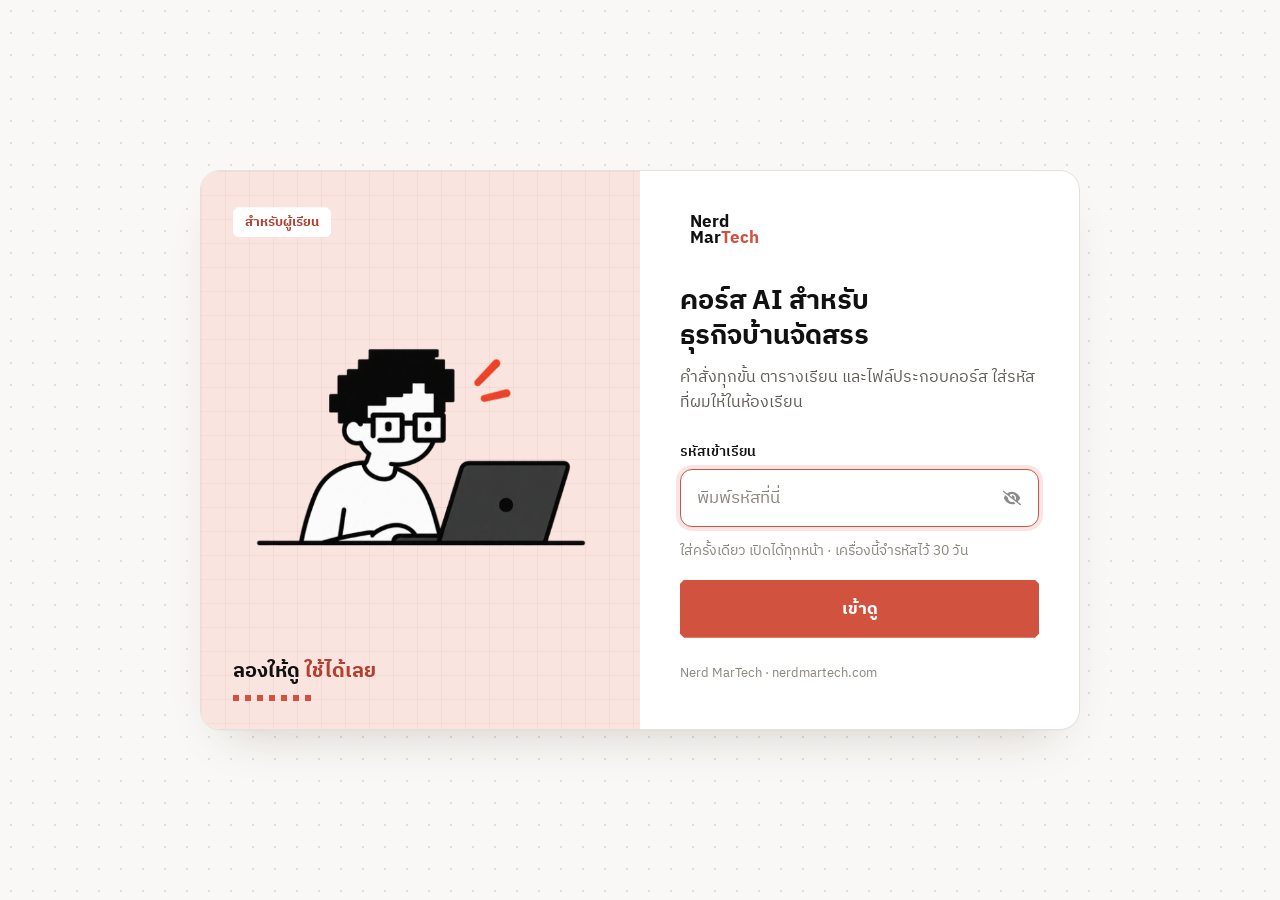
==== training-real-estate/index.html @ fa6c8bfa "Course deck: md file, md vs txt vs pdf, folders, CLAUDE.md vs index.md 4 slides after Class Kit (31-" ====
<!doctype html>
<html lang="th" class="staticrypt-html">
    <head>
<meta name="robots" content="noindex,nofollow">
        <meta charset="utf-8">
        <meta name="viewport" content="width=device-width, initial-scale=1">
        <meta name="robots" content="noindex,nofollow">
        <title>คอร์ส AI บ้านจัดสรร · Nerd MarTech</title>
        <link rel="icon" href="/assets/brand/favicon-32.png">
        <link rel="preconnect" href="https://fonts.googleapis.com">
        <link rel="preconnect" href="https://fonts.gstatic.com" crossorigin>
        <link href="https://fonts.googleapis.com/css2?family=IBM+Plex+Sans+Thai:wght@400;500;600;700&family=Space+Grotesk:wght@500;700&display=swap" rel="stylesheet">
        <style>
:root{--bg:#f9f8f6;--card:#fff;--line:#e5e1da;--text:#111;--muted:#5f5b54;--faint:#8a857c;
--accent:#d25240;--accent-ink:#b3402e;--accent-soft:#f9e4df;
--font:'IBM Plex Sans Thai','Sarabun',system-ui,sans-serif;--lab:'Space Grotesk','IBM Plex Sans Thai',sans-serif;
--pxc:polygon(4px 0,calc(100% - 4px) 0,100% 4px,100% calc(100% - 4px),calc(100% - 4px) 100%,4px 100%,0 calc(100% - 4px),0 4px)}
*{box-sizing:border-box}
html,body{margin:0;min-height:100%}
body{font-family:var(--font);color:var(--text);background:var(--bg);
 background-image:radial-gradient(#e2ddd4 1px,transparent 1px);background-size:22px 22px;
 display:flex;align-items:center;justify-content:center;min-height:100vh;padding:24px 16px}
.hidden{display:none!important}
.spin{width:28px;height:28px;background:var(--accent);animation:sp 1s steps(4) infinite}
@keyframes sp{to{transform:rotate(360deg)}}
.shell{width:100%;max-width:880px;min-width:0;display:grid;grid-template-columns:minmax(0,1fr) minmax(0,1fr);background:var(--card);border:1px solid var(--line);border-radius:20px;overflow:hidden;box-shadow:0 1px 0 rgba(0,0,0,.02),0 24px 48px -28px rgba(60,40,20,.25)}
.art{position:relative;background:var(--accent-soft);padding:36px 32px 28px;display:flex;flex-direction:column;justify-content:space-between;gap:20px}
.art::before{content:"";position:absolute;inset:0;background-image:linear-gradient(rgba(210,82,64,.07) 1px,transparent 1px),linear-gradient(90deg,rgba(210,82,64,.07) 1px,transparent 1px);background-size:24px 24px;pointer-events:none}
.art>*{position:relative}
.tag{align-self:flex-start;font-family:var(--lab);font-weight:700;font-size:13px;color:var(--accent-ink);background:#fff;padding:4px 12px;clip-path:var(--pxc)}
.art img{width:100%;max-width:340px;height:auto;margin:0 auto;display:block}
.slogan{font-weight:700;font-size:20px;line-height:1.35;margin:0}
.slogan span{color:var(--accent-ink)}
.pxdiv{height:6px;width:84px;background-image:repeating-linear-gradient(90deg,var(--accent) 0 6px,transparent 6px 12px);margin-top:10px}
.panel{padding:40px 40px 32px;display:flex;flex-direction:column;justify-content:center}
.logo{align-self:flex-start;margin-bottom:26px}
h1{font-size:27px;line-height:1.3;font-weight:700;margin:0 0 10px}
h1 span{white-space:nowrap}
.sub{color:var(--muted);font-size:16px;line-height:1.6;margin:0 0 24px}
label.lab{display:block;font-size:14px;font-weight:600;margin:0 0 6px}
.field{position:relative}
.field input{width:100%;font-family:var(--font);font-size:17px;color:var(--text);background:var(--bg);border:1.5px solid var(--line);border-radius:12px;padding:14px 52px 14px 16px;outline:0;transition:border-color .15s,box-shadow .15s}
.field input::placeholder{color:var(--faint)}
.field input:focus{border-color:var(--accent);box-shadow:0 0 0 4px rgba(210,82,64,.14);background:#fff}
.staticrypt-toggle-password-visibility{position:absolute;right:10px;top:50%;transform:translateY(-50%);width:34px;height:34px;padding:8px;cursor:pointer;opacity:.45;border-radius:8px}
.staticrypt-toggle-password-visibility:hover{opacity:.8;background:#efece6}
.remember{display:flex;align-items:center;gap:10px;margin:16px 0 22px;font-size:15px;color:var(--muted);cursor:pointer;user-select:none}
.remember input{appearance:none;-webkit-appearance:none;width:20px;height:20px;margin:0;border:1.5px solid #c9c3b8;border-radius:5px;background:#fff;display:grid;place-content:center;cursor:pointer;flex:none}
.remember input::after{content:"";width:10px;height:6px;border:2.5px solid #fff;border-top:0;border-right:0;transform:rotate(-45deg) translate(1px,-1px);opacity:0}
.remember input:checked{background:var(--accent);border-color:var(--accent)}
.remember input:checked::after{opacity:1}
.keep{font-size:14px;color:var(--faint);margin:12px 0 18px}
.btn{width:100%;font-family:var(--font);font-size:17px;font-weight:700;color:#fff;background:var(--accent);border:0;padding:15px;cursor:pointer;clip-path:var(--pxc);transition:background .15s}
.btn:hover{background:var(--accent-ink)}
.foot{margin-top:24px;font-size:13px;color:var(--faint)}
@media (max-width:760px){
 body{align-items:flex-start;padding:16px}
 .shell{grid-template-columns:minmax(0,1fr);border-radius:16px}
 .art{padding:22px 20px 18px;gap:12px}
 .art img{max-width:230px}
 .slogan{font-size:17px}
 .panel{padding:26px 20px 24px}
 .logo{margin-bottom:18px}
 h1{font-size:23px}
}
.nm-lock{display:inline-flex;align-items:center;gap:10px;font-weight:700;font-size:16px;line-height:.95;color:#111;text-decoration:none}.nm-lock img{height:36px;width:auto;display:block}.nm-lock b{color:#d25240;font-weight:700}
        </style>
    </head>
    <body class="staticrypt-body">
        <div id="staticrypt_loading"><div class="spin"></div></div>
        <div id="staticrypt_content" class="hidden" style="width:100%;min-width:0;display:flex;justify-content:center">
          <div class="shell">
            <div class="art">
              <span class="tag">สำหรับผู้เรียน</span>
              <img src="/training-real-estate/assets/nerdman-work.png" alt="nerdman">
              <div><p class="slogan">ลองให้ดู <span>ใช้ได้เลย</span></p><div class="pxdiv"></div></div>
            </div>
            <div class="panel">
              <div class="logo"><span class="nm-lock" style="font-size:17px"><img src="/assets/brand/logo-on-light.svg" alt="" style="height:38px"><span>Nerd<br>Mar<b>Tech</b></span></span></div>
              <h1>คอร์ส AI สำหรับ<br><span>ธุรกิจบ้านจัดสรร</span></h1>
              <p class="sub">คำสั่งทุกขั้น ตารางเรียน และไฟล์ประกอบคอร์ส ใส่รหัสที่ผมให้ในห้องเรียน</p>
              <form id="staticrypt-form" action="#" method="post">
                <label class="lab" for="staticrypt-password">รหัสเข้าเรียน</label>
                <div class="field">
                  <input id="staticrypt-password" type="password" name="password" placeholder="พิมพ์รหัสที่นี่" autocomplete="current-password" autofocus>
                  <img class="staticrypt-toggle-password-visibility" alt="Show password" title="Show password" src="[data-uri]">
                </div>
                <label id="staticrypt-remember-label" class="remember hidden" style="display:none!important">
                  <input id="staticrypt-remember" type="checkbox" name="remember">
                  จำรหัสไว้ในเครื่องนี้ 30 วัน
                </label>
                <p class="keep">ใส่ครั้งเดียว เปิดได้ทุกหน้า · เครื่องนี้จำรหัสไว้ 30 วัน</p>
                <input type="submit" class="btn" value="เข้าดู">
              </form>
              <p class="foot">Nerd MarTech · nerdmartech.com</p>
            </div>
          </div>
        </div>

        <script>
            // these variables will be filled when generating the file - the template format is 'variable_name'
            const staticryptInitiator = ((function(){
  const exports = {};
  const cryptoEngine = ((function(){
  const exports = {};
  const { subtle } = crypto;

const IV_BITS = 16 * 8;
const HEX_BITS = 4;
const ENCRYPTION_ALGO = "AES-CBC";

/**
 * Translates between utf8 encoded hexadecimal strings
 * and Uint8Array bytes.
 */
const HexEncoder = {
    /**
     * hex string -> bytes
     * @param {string} hexString
     * @returns {Uint8Array}
     */
    parse: function (hexString) {
        if (hexString.length % 2 !== 0) throw "Invalid hexString";
        const arrayBuffer = new Uint8Array(hexString.length / 2);

        for (let i = 0; i < hexString.length; i += 2) {
            const byteValue = parseInt(hexString.substring(i, i + 2), 16);
            if (isNaN(byteValue)) {
                throw "Invalid hexString";
            }
            arrayBuffer[i / 2] = byteValue;
        }
        return arrayBuffer;
    },

    /**
     * bytes -> hex string
     * @param {Uint8Array} bytes
     * @returns {string}
     */
    stringify: function (bytes) {
        const hexBytes = [];

        for (let i = 0; i < bytes.length; ++i) {
            let byteString = bytes[i].toString(16);
            if (byteString.length < 2) {
                byteString = "0" + byteString;
            }
            hexBytes.push(byteString);
        }
        return hexBytes.join("");
    },
};

/**
 * Translates between utf8 strings and Uint8Array bytes.
 */
const UTF8Encoder = {
    parse: function (str) {
        return new TextEncoder().encode(str);
    },

    stringify: function (bytes) {
        return new TextDecoder().decode(bytes);
    },
};

/**
 * Salt and encrypt a msg with a password.
 */
async function encrypt(msg, hashedPassword) {
    // Must be 16 bytes, unpredictable, and preferably cryptographically random. However, it need not be secret.
    // https://developer.mozilla.org/en-US/docs/Web/API/SubtleCrypto/encrypt#parameters
    const iv = crypto.getRandomValues(new Uint8Array(IV_BITS / 8));

    const key = await subtle.importKey("raw", HexEncoder.parse(hashedPassword), ENCRYPTION_ALGO, false, ["encrypt"]);

    const encrypted = await subtle.encrypt(
        {
            name: ENCRYPTION_ALGO,
            iv: iv,
        },
        key,
        UTF8Encoder.parse(msg)
    );

    // iv will be 32 hex characters, we prepend it to the ciphertext for use in decryption
    return HexEncoder.stringify(iv) + HexEncoder.stringify(new Uint8Array(encrypted));
}
exports.encrypt = encrypt;

/**
 * Decrypt a salted msg using a password.
 *
 * @param {string} encryptedMsg
 * @param {string} hashedPassword
 * @returns {Promise<string>}
 */
async function decrypt(encryptedMsg, hashedPassword) {
    const ivLength = IV_BITS / HEX_BITS;
    const iv = HexEncoder.parse(encryptedMsg.substring(0, ivLength));
    const encrypted = encryptedMsg.substring(ivLength);

    const key = await subtle.importKey("raw", HexEncoder.parse(hashedPassword), ENCRYPTION_ALGO, false, ["decrypt"]);

    const outBuffer = await subtle.decrypt(
        {
            name: ENCRYPTION_ALGO,
            iv: iv,
        },
        key,
        HexEncoder.parse(encrypted)
    );

    return UTF8Encoder.stringify(new Uint8Array(outBuffer));
}
exports.decrypt = decrypt;

/**
 * Salt and hash the password so it can be stored in localStorage without opening a password reuse vulnerability.
 *
 * @param {string} password
 * @param {string} salt
 * @returns {Promise<string>}
 */
async function hashPassword(password, salt) {
    // we hash the password in multiple steps, each adding more iterations. This is because we used to allow less
    // iterations, so for backward compatibility reasons, we need to support going from that to more iterations.
    let hashedPassword = await hashLegacyRound(password, salt);

    hashedPassword = await hashSecondRound(hashedPassword, salt);

    return hashThirdRound(hashedPassword, salt);
}
exports.hashPassword = hashPassword;

/**
 * This hashes the password with 1k iterations. This is a low number, we need this function to support backwards
 * compatibility.
 *
 * @param {string} password
 * @param {string} salt
 * @returns {Promise<string>}
 */
function hashLegacyRound(password, salt) {
    return pbkdf2(password, salt, 1000, "SHA-1");
}
exports.hashLegacyRound = hashLegacyRound;

/**
 * Add a second round of iterations. This is because we used to use 1k, so for backwards compatibility with
 * remember-me/autodecrypt links, we need to support going from that to more iterations.
 *
 * @param hashedPassword
 * @param salt
 * @returns {Promise<string>}
 */
function hashSecondRound(hashedPassword, salt) {
    return pbkdf2(hashedPassword, salt, 14000, "SHA-256");
}
exports.hashSecondRound = hashSecondRound;

/**
 * Add a third round of iterations to bring total number to 600k. This is because we used to use 1k, then 15k, so for
 * backwards compatibility with remember-me/autodecrypt links, we need to support going from that to more iterations.
 *
 * @param hashedPassword
 * @param salt
 * @returns {Promise<string>}
 */
function hashThirdRound(hashedPassword, salt) {
    return pbkdf2(hashedPassword, salt, 585000, "SHA-256");
}
exports.hashThirdRound = hashThirdRound;

/**
 * Salt and hash the password so it can be stored in localStorage without opening a password reuse vulnerability.
 *
 * @param {string} password
 * @param {string} salt
 * @param {int} iterations
 * @param {string} hashAlgorithm
 * @returns {Promise<string>}
 */
async function pbkdf2(password, salt, iterations, hashAlgorithm) {
    const key = await subtle.importKey("raw", UTF8Encoder.parse(password), "PBKDF2", false, ["deriveBits"]);

    const keyBytes = await subtle.deriveBits(
        {
            name: "PBKDF2",
            hash: hashAlgorithm,
            iterations,
            salt: UTF8Encoder.parse(salt),
        },
        key,
        256
    );

    return HexEncoder.stringify(new Uint8Array(keyBytes));
}

function generateRandomSalt() {
    const bytes = crypto.getRandomValues(new Uint8Array(128 / 8));

    return HexEncoder.stringify(new Uint8Array(bytes));
}
exports.generateRandomSalt = generateRandomSalt;

async function signMessage(hashedPassword, message) {
    const key = await subtle.importKey(
        "raw",
        HexEncoder.parse(hashedPassword),
        {
            name: "HMAC",
            hash: "SHA-256",
        },
        false,
        ["sign"]
    );
    const signature = await subtle.sign("HMAC", key, UTF8Encoder.parse(message));

    return HexEncoder.stringify(new Uint8Array(signature));
}
exports.signMessage = signMessage;

function getRandomAlphanum() {
    const possibleCharacters = "abcdefghijklmnopqrstuvwxyzABCDEFGHIJKLMNOPQRSTUVWXYZ0123456789";

    let byteArray;
    let parsedInt;

    // Keep generating new random bytes until we get a value that falls
    // within a range that can be evenly divided by possibleCharacters.length
    do {
        byteArray = crypto.getRandomValues(new Uint8Array(1));
        // extract the lowest byte to get an int from 0 to 255 (probably unnecessary, since we're only generating 1 byte)
        parsedInt = byteArray[0] & 0xff;
    } while (parsedInt >= 256 - (256 % possibleCharacters.length));

    // Take the modulo of the parsed integer to get a random number between 0 and totalLength - 1
    const randomIndex = parsedInt % possibleCharacters.length;

    return possibleCharacters[randomIndex];
}

/**
 * Generate a random string of a given length.
 *
 * @param {int} length
 * @returns {string}
 */
function generateRandomString(length) {
    let randomString = "";

    for (let i = 0; i < length; i++) {
        randomString += getRandomAlphanum();
    }

    return randomString;
}
exports.generateRandomString = generateRandomString;

  return exports;
})());
const codec = ((function(){
  const exports = {};
  /**
 * Initialize the codec with the provided cryptoEngine - this return functions to encode and decode messages.
 *
 * @param cryptoEngine - the engine to use for encryption / decryption
 */
function init(cryptoEngine) {
    const exports = {};

    /**
     * Top-level function for encoding a message.
     * Includes password hashing, encryption, and signing.
     *
     * @param {string} msg
     * @param {string} password
     * @param {string} salt
     *
     * @returns {string} The encoded text
     */
    async function encode(msg, password, salt) {
        const hashedPassword = await cryptoEngine.hashPassword(password, salt);

        const encrypted = await cryptoEngine.encrypt(msg, hashedPassword);

        // we use the hashed password in the HMAC because this is effectively what will be used a password (so we can store
        // it in localStorage safely, we don't use the clear text password)
        const hmac = await cryptoEngine.signMessage(hashedPassword, encrypted);

        return hmac + encrypted;
    }
    exports.encode = encode;

    /**
     * Encode using a password that has already been hashed. This is useful to encode multiple messages in a row, that way
     * we don't need to hash the password multiple times.
     *
     * @param {string} msg
     * @param {string} hashedPassword
     *
     * @returns {string} The encoded text
     */
    async function encodeWithHashedPassword(msg, hashedPassword) {
        const encrypted = await cryptoEngine.encrypt(msg, hashedPassword);

        // we use the hashed password in the HMAC because this is effectively what will be used a password (so we can store
        // it in localStorage safely, we don't use the clear text password)
        const hmac = await cryptoEngine.signMessage(hashedPassword, encrypted);

        return hmac + encrypted;
    }
    exports.encodeWithHashedPassword = encodeWithHashedPassword;

    /**
     * Top-level function for decoding a message.
     * Includes signature check and decryption.
     *
     * @param {string} signedMsg
     * @param {string} hashedPassword
     * @param {string} salt
     * @param {int} backwardCompatibleAttempt
     * @param {string} originalPassword
     *
     * @returns {Object} {success: true, decoded: string} | {success: false, message: string}
     */
    async function decode(signedMsg, hashedPassword, salt, backwardCompatibleAttempt = 0, originalPassword = "") {
        const encryptedHMAC = signedMsg.substring(0, 64);
        const encryptedMsg = signedMsg.substring(64);
        const decryptedHMAC = await cryptoEngine.signMessage(hashedPassword, encryptedMsg);

        if (decryptedHMAC !== encryptedHMAC) {
            // we have been raising the number of iterations in the hashing algorithm multiple times, so to support the old
            // remember-me/autodecrypt links we need to try bringing the old hashes up to speed.
            originalPassword = originalPassword || hashedPassword;
            if (backwardCompatibleAttempt === 0) {
                const updatedHashedPassword = await cryptoEngine.hashThirdRound(originalPassword, salt);

                return decode(signedMsg, updatedHashedPassword, salt, backwardCompatibleAttempt + 1, originalPassword);
            }
            if (backwardCompatibleAttempt === 1) {
                let updatedHashedPassword = await cryptoEngine.hashSecondRound(originalPassword, salt);
                updatedHashedPassword = await cryptoEngine.hashThirdRound(updatedHashedPassword, salt);

                return decode(signedMsg, updatedHashedPassword, salt, backwardCompatibleAttempt + 1, originalPassword);
            }

            return { success: false, message: "Signature mismatch" };
        }

        return {
            success: true,
            decoded: await cryptoEngine.decrypt(encryptedMsg, hashedPassword),
        };
    }
    exports.decode = decode;

    return exports;
}
exports.init = init;

  return exports;
})());
const decode = codec.init(cryptoEngine).decode;

/**
 * Initialize the staticrypt module, that exposes functions callbable by the password_template.
 *
 * @param {{
 *  staticryptEncryptedMsgUniqueVariableName: string,
 *  isRememberEnabled: boolean,
 *  rememberDurationInDays: number,
 *  staticryptSaltUniqueVariableName: string,
 * }} staticryptConfig - object of data that is stored on the password_template at encryption time.
 *
 * @param {{
 *  rememberExpirationKey: string,
 *  rememberPassphraseKey: string,
 *  replaceHtmlCallback: function,
 *  clearLocalStorageCallback: function,
 * }} templateConfig - object of data that can be configured by a custom password_template.
 */
function init(staticryptConfig, templateConfig) {
    const exports = {};

    /**
     * Decrypt our encrypted page, replace the whole HTML.
     *
     * @param {string} hashedPassword
     * @returns {Promise<boolean>}
     */
    async function decryptAndReplaceHtml(hashedPassword) {
        const { staticryptEncryptedMsgUniqueVariableName, staticryptSaltUniqueVariableName } = staticryptConfig;
        const { replaceHtmlCallback } = templateConfig;

        const result = await decode(
            staticryptEncryptedMsgUniqueVariableName,
            hashedPassword,
            staticryptSaltUniqueVariableName
        );
        if (!result.success) {
            return false;
        }
        const plainHTML = result.decoded;

        // if the user configured a callback call it, otherwise just replace the whole HTML
        if (typeof replaceHtmlCallback === "function") {
            replaceHtmlCallback(plainHTML);
        } else {
            document.write(plainHTML);
            document.close();
        }

        return true;
    }

    /**
     * Attempt to decrypt the page and replace the whole HTML.
     *
     * @param {string} password
     * @param {boolean} isRememberChecked
     *
     * @returns {Promise<{isSuccessful: boolean, hashedPassword?: string}>} - we return an object, so that if we want to
     *   expose more information in the future we can do it without breaking the password_template
     */
    async function handleDecryptionOfPage(password, isRememberChecked) {
        const { staticryptSaltUniqueVariableName } = staticryptConfig;

        // decrypt and replace the whole page
        const hashedPassword = await cryptoEngine.hashPassword(password, staticryptSaltUniqueVariableName);
        return handleDecryptionOfPageFromHash(hashedPassword, isRememberChecked);
    }
    exports.handleDecryptionOfPage = handleDecryptionOfPage;

    async function handleDecryptionOfPageFromHash(hashedPassword, isRememberChecked) {
        const { isRememberEnabled, rememberDurationInDays } = staticryptConfig;
        const { rememberExpirationKey, rememberPassphraseKey } = templateConfig;

        const isDecryptionSuccessful = await decryptAndReplaceHtml(hashedPassword);

        if (!isDecryptionSuccessful) {
            return {
                isSuccessful: false,
                hashedPassword,
            };
        }

        // remember the hashedPassword and set its expiration if necessary
        if (isRememberEnabled && isRememberChecked) {
            window.localStorage.setItem(rememberPassphraseKey, hashedPassword);

            // set the expiration if the duration isn't 0 (meaning no expiration)
            if (rememberDurationInDays > 0) {
                window.localStorage.setItem(
                    rememberExpirationKey,
                    (new Date().getTime() + rememberDurationInDays * 24 * 60 * 60 * 1000).toString()
                );
            }
        }

        return {
            isSuccessful: true,
            hashedPassword,
        };
    }
    exports.handleDecryptionOfPageFromHash = handleDecryptionOfPageFromHash;

    /**
     * Clear localstorage from staticrypt related values
     */
    function clearLocalStorage() {
        const { clearLocalStorageCallback, rememberExpirationKey, rememberPassphraseKey } = templateConfig;

        if (typeof clearLocalStorageCallback === "function") {
            clearLocalStorageCallback();
        } else {
            localStorage.removeItem(rememberPassphraseKey);
            localStorage.removeItem(rememberExpirationKey);
        }
    }

    async function handleDecryptOnLoad() {
        let isSuccessful = await decryptOnLoadFromUrl();

        if (!isSuccessful) {
            isSuccessful = await decryptOnLoadFromRememberMe();
        }

        return { isSuccessful };
    }
    exports.handleDecryptOnLoad = handleDecryptOnLoad;

    /**
     * Clear storage if we are logging out
     *
     * @returns {boolean} - whether we logged out
     */
    function logoutIfNeeded() {
        const logoutKey = "staticrypt_logout";

        // handle logout through query param
        const queryParams = new URLSearchParams(window.location.search);
        if (queryParams.has(logoutKey)) {
            clearLocalStorage();
            return true;
        }

        // handle logout through URL fragment
        const hash = window.location.hash.substring(1);
        if (hash.includes(logoutKey)) {
            clearLocalStorage();
            return true;
        }

        return false;
    }

    /**
     * To be called on load: check if we want to try to decrypt and replace the HTML with the decrypted content, and
     * try to do it if needed.
     *
     * @returns {Promise<boolean>} true if we derypted and replaced the whole page, false otherwise
     */
    async function decryptOnLoadFromRememberMe() {
        const { rememberDurationInDays } = staticryptConfig;
        const { rememberExpirationKey, rememberPassphraseKey } = templateConfig;

        // if we are login out, terminate
        if (logoutIfNeeded()) {
            return false;
        }

        // if there is expiration configured, check if we're not beyond the expiration
        if (rememberDurationInDays && rememberDurationInDays > 0) {
            const expiration = localStorage.getItem(rememberExpirationKey),
                isExpired = expiration && new Date().getTime() > parseInt(expiration);

            if (isExpired) {
                clearLocalStorage();
                return false;
            }
        }

        const hashedPassword = localStorage.getItem(rememberPassphraseKey);

        if (hashedPassword) {
            // try to decrypt
            const isDecryptionSuccessful = await decryptAndReplaceHtml(hashedPassword);

            // if the decryption is unsuccessful the password might be wrong - silently clear the saved data and let
            // the user fill the password form again
            if (!isDecryptionSuccessful) {
                clearLocalStorage();
                return false;
            }

            return true;
        }

        return false;
    }

    async function decryptOnLoadFromUrl() {
        const passwordKey = "staticrypt_pwd";
        const rememberMeKey = "remember_me";

        // try to get the password from the query param (for backward compatibility - we now want to avoid this method,
        // since it sends the hashed password to the server which isn't needed)
        const queryParams = new URLSearchParams(window.location.search);
        const hashedPasswordQuery = queryParams.get(passwordKey);
        const rememberMeQuery = queryParams.get(rememberMeKey);

        const urlFragment = window.location.hash.substring(1);
        // get the password from the url fragment
        const hashedPasswordRegexMatch = urlFragment.match(new RegExp(passwordKey + "=([^&]*)"));
        const hashedPasswordFragment = hashedPasswordRegexMatch ? hashedPasswordRegexMatch[1] : null;
        const rememberMeFragment = urlFragment.includes(rememberMeKey);

        const hashedPassword = hashedPasswordFragment || hashedPasswordQuery;
        const rememberMe = rememberMeFragment || rememberMeQuery;

        if (hashedPassword) {
            return handleDecryptionOfPageFromHash(hashedPassword, rememberMe);
        }

        return false;
    }

    return exports;
}
exports.init = init;

  return exports;
})());
            const templateError = "รหัสไม่ถูก ลองอีกครั้ง",
                templateToggleAltShow = "Show password",
                templateToggleAltHide = "Hide password",
                isRememberEnabled = true,
                staticryptConfig = {"staticryptEncryptedMsgUniqueVariableName":"[base64]","isRememberEnabled":true,"rememberDurationInDays":30,"staticryptSaltUniqueVariableName":"b7c41e0f9a2d4c6e8f1a3b5d7e9c0a24"};

            // you can edit these values to customize some of the behavior of StatiCrypt
            const templateConfig = {
                rememberExpirationKey: "staticrypt_expiration",
                rememberPassphraseKey: "staticrypt_passphrase",
                replaceHtmlCallback: null,
                clearLocalStorageCallback: null,
            };

            // init the staticrypt engine
            const staticrypt = staticryptInitiator.init(staticryptConfig, templateConfig);

            // try to automatically decrypt on load if there is a saved password
            window.onload = async function () {
                const { isSuccessful } = await staticrypt.handleDecryptOnLoad();

                // if we didn't decrypt anything on load, show the password prompt. Otherwise the content has already been
                // replaced, no need to do anything
                if (!isSuccessful) {
                    // hide loading screen
                    document.getElementById("staticrypt_loading").classList.add("hidden");
                    document.getElementById("staticrypt_content").classList.remove("hidden");
                    document.getElementById("staticrypt-password").focus();

                    // show the remember me checkbox
                    if (isRememberEnabled) {
                        document.getElementById("staticrypt-remember-label").classList.remove("hidden");
                    }
                }
            };

            // toggle password visibility
            const toggleIcon = document.querySelector(".staticrypt-toggle-password-visibility");
            // these two icons are coming from FontAwesome
            const imgSrcEyeClosed =
                "[data-uri]";
            const imgSrcEyeOpened =
                "[data-uri]";
            toggleIcon.addEventListener("click", function () {
                const passwordInput = document.getElementById("staticrypt-password");
                if (passwordInput.type === "password") {
                    passwordInput.type = "text";
                    toggleIcon.src = imgSrcEyeOpened;
                    toggleIcon.alt = templateToggleAltHide;
                    toggleIcon.title = templateToggleAltHide;
                } else {
                    passwordInput.type = "password";
                    toggleIcon.src = imgSrcEyeClosed;
                    toggleIcon.alt = templateToggleAltShow;
                    toggleIcon.title = templateToggleAltShow;
                }
            });

            // handle password form submission
            document.getElementById("staticrypt-form").addEventListener("submit", async function (e) {
                e.preventDefault();

                const password = document.getElementById("staticrypt-password").value,
                    isRememberChecked = true; // always remember: one password for every page of the hub

                const { isSuccessful } = await staticrypt.handleDecryptionOfPage(password, isRememberChecked);

                if (!isSuccessful) {
                    alert(templateError);
                }
            });
        </script>
    </body>
</html>
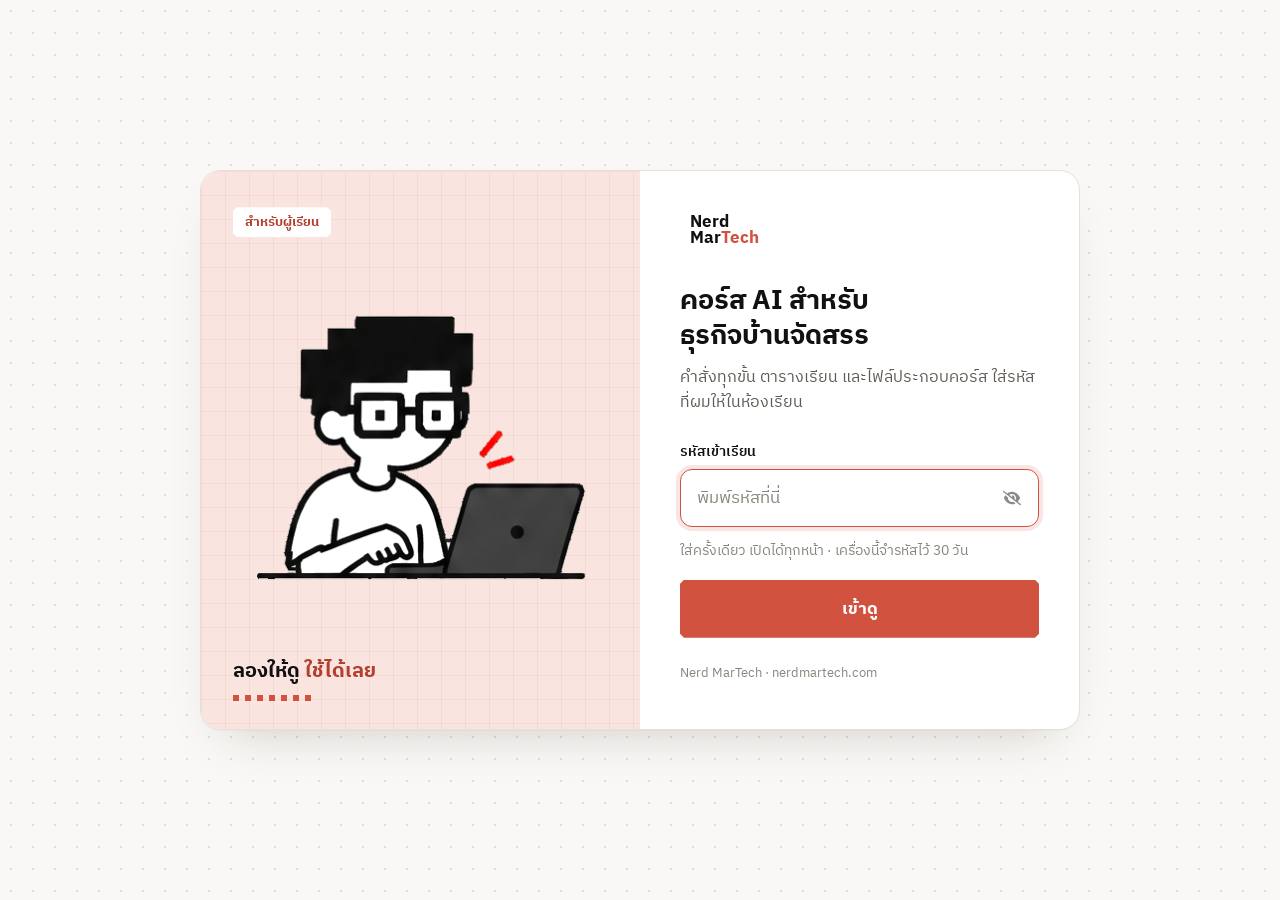
==== commit 2a15521c: "Course hub: rebuilt pages, list icon colors, new nerdman poses Pending work from other sessions: reb" ====
--- a/training-real-estate/index.html
+++ b/training-real-estate/index.html
@@ -699,7 +699,7 @@
                 templateToggleAltShow = "Show password",
                 templateToggleAltHide = "Hide password",
                 isRememberEnabled = true,
-                staticryptConfig = {"staticryptEncryptedMsgUniqueVariableName":"[base64]","isRememberEnabled":true,"rememberDurationInDays":30,"staticryptSaltUniqueVariableName":"b7c41e0f9a2d4c6e8f1a3b5d7e9c0a24"};
+                staticryptConfig = {"staticryptEncryptedMsgUniqueVariableName":"[base64]","isRememberEnabled":true,"rememberDurationInDays":30,"staticryptSaltUniqueVariableName":"b7c41e0f9a2d4c6e8f1a3b5d7e9c0a24"};
 
             // you can edit these values to customize some of the behavior of StatiCrypt
             const templateConfig = {
